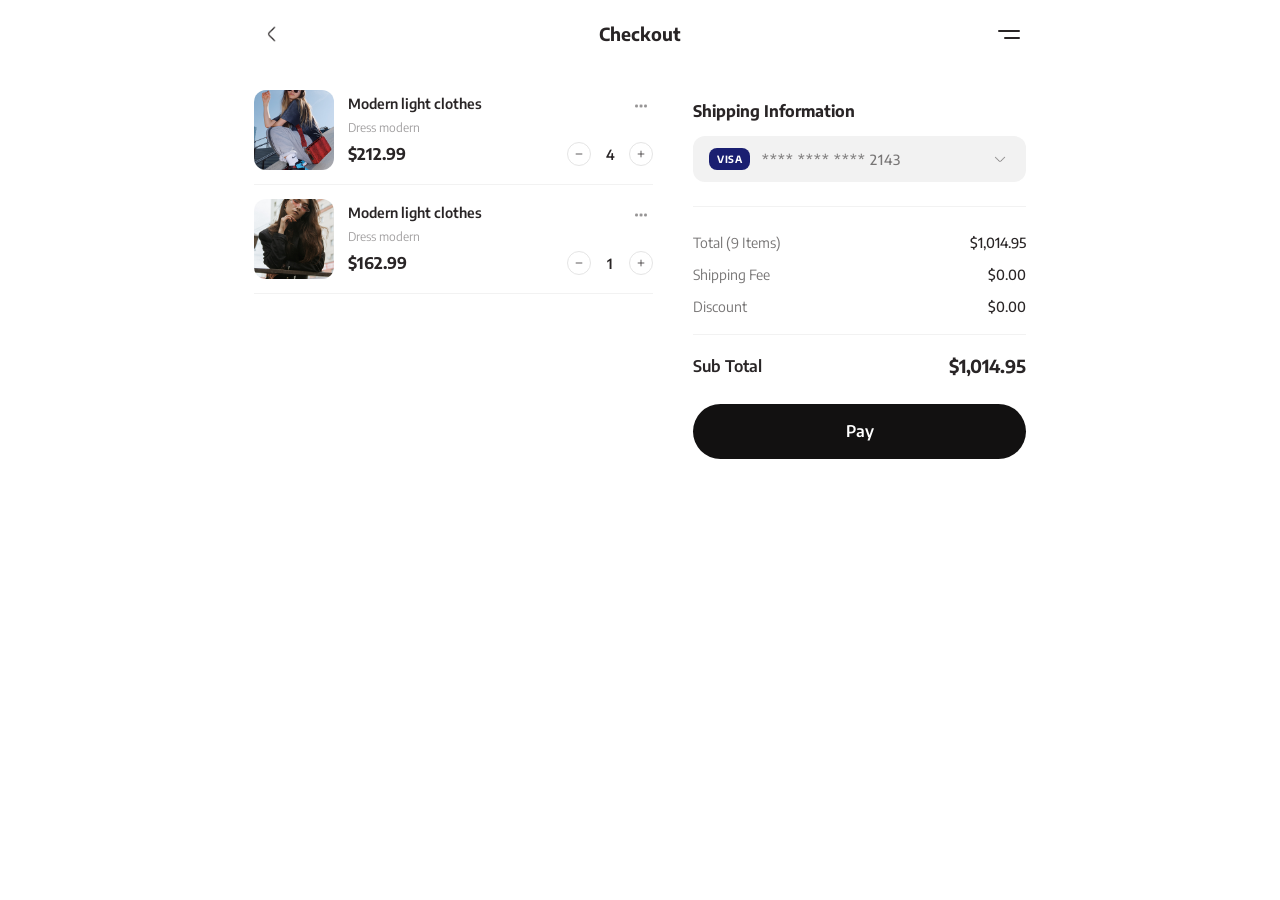
==== views/checkout.html @ 26a61081 "feat: :sparkles: add check-pagos" ====
<!DOCTYPE html>
<html lang="es">
<head>
  <meta charset="UTF-8">
  <meta name="viewport" content="width=device-width, initial-scale=1.0">
  <title>Checkout - StyleVibe</title>

  <!-- Fuente: Encode Sans -->
  <link rel="preconnect" href="https://fonts.googleapis.com">
  <link rel="preconnect" href="https://fonts.gstatic.com" crossorigin>
  <link href="https://fonts.googleapis.com/css2?family=Encode+Sans:wght@300;400;500;600;700&display=swap" rel="stylesheet">

  <!-- CSS -->
  <link rel="stylesheet" href="../css/variables.css">
  <link rel="stylesheet" href="../css/checkout.css">
</head>
<body>

  <!-- ============================================
       HEADER
       Figma: <   "Checkout"   ≡
       ============================================ -->
  <header class="checkoutHeader">
    <!-- Botón ATRÁS -->
    <a href="detail.html" class="backBtn" aria-label="Volver">
      <img src="../storage/img/icons/atras.png" alt="Atrás">
    </a>

    <!-- Título -->
    <h1 class="checkoutTitle">Checkout</h1>

    <!-- Menú hamburguesa (2 líneas como en el Figma) -->
    <button class="menuBtn" aria-label="Menú">
      <span class="menuLine"></span>
      <span class="menuLine"></span>
    </button>
  </header>


  <!-- ============================================
       CONTENIDO PRINCIPAL
       ============================================ -->
  <main class="checkoutContent">

    <!-- =====================
         COLUMNA: Productos
         ===================== -->
    <div class="cartItemsSection">

      <!-- ========== PRODUCTO 1 ========== -->
      <!-- Figma: "Modern light clothes" / $212.99 / qty: 4 -->
      <div class="cartItem">
        <div class="cartItemImage">
          <!-- IMAGEN: storage/img/products/modern-light-1.jpg -->
          <img src="../storage/img/products/Product1.png" alt="Modern light clothes">
        </div>
        <div class="cartItemInfo">
          <div class="cartItemTop">
            <h3 class="cartItemTitle">Modern light clothes</h3>
            <!-- Menú tres puntos (...) -->
            <button class="cartItemMenu" aria-label="Opciones">
              <img src="../storage/img/icons/tres.png" alt="...">
            </button>
          </div>
          <p class="cartItemCategory">Dress modern</p>
          <div class="cartItemBottom">
            <span class="cartItemPrice">$212.99</span>
            <div class="cartQty">
              <span class="cartQtyBtn" aria-label="Reducir">
                <img src="../storage/img/icons/menos.png" alt="−">
              </span>
              <span class="cartQtyNum">4</span>
              <span class="cartQtyBtn" aria-label="Aumentar">
                <img src="../storage/img/icons/mas.png" alt="+">
              </span>
            </div>
          </div>
        </div>
      </div>

      <!-- ========== PRODUCTO 2 ========== -->
      <!-- Figma: "Modern light clothes" / Dress modern / $162.99 / qty: 1 -->
      <div class="cartItem">
        <div class="cartItemImage">
          <img src="../storage/img/products/Product2.png" alt="Modern light clothes">
        </div>
        <div class="cartItemInfo">
          <div class="cartItemTop">
            <h3 class="cartItemTitle">Modern light clothes</h3>
            <button class="cartItemMenu" aria-label="Opciones">
              <img src="../storage/img/icons/tres.png" alt="...">
            </button>
          </div>
          <p class="cartItemCategory">Dress modern</p>
          <div class="cartItemBottom">
            <span class="cartItemPrice">$162.99</span>
            <div class="cartQty">
              <span class="cartQtyBtn" aria-label="Reducir">
                <img src="../storage/img/icons/menos.png" alt="−">
              </span>
              <span class="cartQtyNum">1</span>
              <span class="cartQtyBtn" aria-label="Aumentar">
                <img src="../storage/img/icons/mas.png" alt="+">
              </span>
            </div>
          </div>
        </div>
      </div>

    </div><!-- Fin cartItemsSection -->


    <!-- =====================
         COLUMNA: Resumen y Pago
         ===================== -->
    <div class="checkoutSidebar">

      <!-- ============================================
           SHIPPING INFORMATION
           Figma: Tarjeta VISA con número oculto
           ============================================ -->
      <div class="shippingSection">
        <p class="sectionLabel">Shipping Information</p>

        <div class="paymentCard">
          <!-- Badge VISA -->
          <span class="visaBadge">
            <!-- ÍCONO: storage/img/icons/visa.svg o texto -->
            VISA
          </span>

          <!-- Número oculto -->
          <span class="paymentNumber">**** **** **** 2143</span>

          <!-- Flecha dropdown -->
          <span class="paymentDropdown">
            <img src="../storage/img/icons/under.png" alt="▼">
          </span>
        </div>
      </div>


      <!-- ============================================
           RESUMEN DE COMPRA
           Figma: Total (9 Items), Shipping, Discount,
           Sub Total con línea separadora.
           ============================================ -->
      <div class="checkoutSummary">

        <!-- Total de items -->
        <div class="summaryRow">
          <span class="summaryLabel">Total (9 Items)</span>
          <span class="summaryValue">$1,014.95</span>
        </div>

        <!-- Shipping Fee -->
        <div class="summaryRow">
          <span class="summaryLabel">Shipping Fee</span>
          <span class="summaryValue">$0.00</span>
        </div>

        <!-- Discount -->
        <div class="summaryRow">
          <span class="summaryLabel">Discount</span>
          <span class="summaryValue">$0.00</span>
        </div>

        <!-- Separador punteado -->
        <hr class="summaryDivider">

        <!-- Sub Total -->
        <div class="summaryRow summaryRow--total">
          <span class="summaryLabel">Sub Total</span>
          <span class="summaryValue">$1,014.95</span>
        </div>

      </div>


      <!-- ============================================
           BOTÓN "PAY"
           Figma: Barra oscura redondeada, texto "Pay"
           ============================================ -->
      <div class="payBtnWrap">
        <a href="#confirmPurchase" class="payBtn">
          Pay
        </a>
      </div>

    </div><!-- Fin checkoutSidebar -->
  </main>


  <!-- ============================================
       MODAL DE CONFIRMACIÓN
       Se activa con :target al hacer clic en "Pay"
       ============================================ -->
  <div id="confirmPurchase" class="confirmModal">
    <div class="confirmModalContent">

      <!-- Ícono de check -->
      <div class="confirmIcon">
        <img src="../storage/img/icons/chulo-Photoroom.png" alt="✓">
      </div>

      <h2 class="confirmTitle">Payment Successful!</h2>

      <p class="confirmText">
        Your order has been placed successfully.
        You will receive a confirmation email with
        your order details and tracking number.
      </p>

      <a href="../index.html" class="confirmBtn">
        Back to Home
      </a>
    </div>
  </div>

</body>
</html>
---- css/variables.css ----
/* ============================================
   variables.css - Variables del Proyecto
   ============================================
   Colores extraídos directamente del Figma:
   01 #292526  |  02 #787676  |  03 #A3A1A2
   04 #F2F2F2  |  05 #121111
   Tipografía: Encode Sans
   ============================================ */

:root {
  /* --- Paleta de Colores del Figma --- */
  --color01: #292526;          /* Textos principales, headers */
  --color02: #787676;          /* Textos secundarios, subtítulos */
  --color03: #A3A1A2;          /* Textos terciarios, placeholders */
  --color04: #F2F2F2;          /* Fondos claros, cards */
  --color05: #121111;          /* Botones principales, navbar, acentos fuertes */

  /* --- Colores Semánticos --- */
  --colorWhite: #FFFFFF;
  --colorBlack: #000000;
  --colorStar: #E4A70A;        /* Estrella de rating (dorado/amarillo) */
  --colorHeart: #292526;        /* Corazón favorito */
  --colorBorder: #E5E5E5;      /* Bordes sutiles */
  --colorBg: #FAFAFA;          /* Fondo general de la app */
  --colorVisa: #1A1F71;        /* Azul Visa */

  /* --- Tipografía --- */
  --fontFamily: 'Encode Sans', 'Segoe UI', sans-serif;
  --fs10: 0.625rem;            /* 10px */
  --fs11: 0.6875rem;           /* 11px */
  --fs12: 0.75rem;             /* 12px */
  --fs13: 0.8125rem;           /* 13px */
  --fs14: 0.875rem;            /* 14px */
  --fs16: 1rem;                /* 16px */
  --fs18: 1.125rem;            /* 18px */
  --fs20: 1.25rem;             /* 20px */
  --fs22: 1.375rem;            /* 22px */
  --fs24: 1.5rem;              /* 24px */

  /* --- Pesos --- */
  --fwRegular: 400;
  --fwMedium: 500;
  --fwSemiBold: 600;
  --fwBold: 700;

  /* --- Espaciado --- */
  --sp4: 4px;
  --sp6: 6px;
  --sp8: 8px;
  --sp10: 10px;
  --sp12: 12px;
  --sp14: 14px;
  --sp16: 16px;
  --sp20: 20px;
  --sp24: 24px;
  --sp32: 32px;
  --sp40: 40px;
  --sp48: 48px;

  /* --- Bordes --- */
  --radius8: 8px;
  --radius10: 10px;
  --radius12: 12px;
  --radius16: 16px;
  --radius20: 20px;
  --radius24: 24px;
  --radiusFull: 50%;
  --radiusPill: 100px;

  /* --- Sombras --- */
  --shadowSoft: 0 2px 8px rgba(0, 0, 0, 0.04);
  --shadowCard: 0 4px 12px rgba(0, 0, 0, 0.06);
  --shadowStrong: 0 8px 24px rgba(0, 0, 0, 0.10);

  /* --- Transiciones --- */
  --transition: 0.25s ease;

  /* --- Layout --- */
  --navbarH: 60px;
  --maxW: 430px;               /* Ancho máximo mobile */
}
---- css/checkout.css ----
/* ============================================
   checkout.css - Página de Checkout
   ============================================
   Fiel al diseño Figma de Nam Design
   ============================================ */

/* --- RESET --- */
*,
*::before,
*::after {
  margin: 0;
  padding: 0;
  box-sizing: border-box;
}

body {
  font-family: var(--fontFamily);
  background-color: var(--colorWhite);
  color: var(--color01);
  line-height: 1.4;
  min-height: 100vh;
  -webkit-font-smoothing: antialiased;
}

a {
  text-decoration: none;
  color: inherit;
}

img {
  max-width: 100%;
  display: block;
}

button {
  font-family: var(--fontFamily);
  cursor: pointer;
}


/* ============================================
   HEADER
   Figma: < (atrás)   "Checkout"   ≡ (hamburguesa)
   ============================================ */

.checkoutHeader {
  display: flex;
  align-items: center;
  justify-content: space-between;
  padding: var(--sp16) var(--sp24);
  background-color: var(--colorWhite);
  position: sticky;
  top: 0;
  z-index: 50;
}

/* Botón atrás */
.backBtn {
  width: 36px;
  height: 36px;
  display: flex;
  align-items: center;
  justify-content: center;
  border: none;
  background: none;
  cursor: pointer;
}

.backBtn img {
  width: 20px;
  height: 20px;
}

/* Título "Checkout" */
.checkoutTitle {
  font-size: var(--fs18);
  font-weight: var(--fwBold);
  color: var(--color01);
}

/* Botón hamburguesa - Figma: 2 líneas (= icon) */
.menuBtn {
  width: 36px;
  height: 36px;
  display: flex;
  flex-direction: column;
  align-items: flex-end;
  justify-content: center;
  gap: 5px;
  background: none;
  border: none;
  cursor: pointer;
  padding: 6px;
}

.menuLine {
  height: 2px;
  background-color: var(--color01);
  border-radius: 1px;
  transition: var(--transition);
}

.menuLine:nth-child(1) {
  width: 22px;
}

.menuLine:nth-child(2) {
  width: 16px;
}


/* ============================================
   CONTENIDO PRINCIPAL
   ============================================ */

.checkoutContent {
  max-width: var(--maxW);
  margin: 0 auto;
  padding: var(--sp8) var(--sp24);
  padding-bottom: 120px;
}


/* ============================================
   TARJETA DE PRODUCTO EN CARRITO
   Figma: Imagen circular/redondeada, título,
   categoría, precio, selector cantidad, menú (...)
   ============================================ */

.cartItem {
  display: flex;
  align-items: center;
  gap: var(--sp14);
  padding: var(--sp14) 0;
  border-bottom: 1px solid var(--color04);
}

/* Imagen del producto (cuadrada redondeada) */
.cartItemImage {
  width: 70px;
  height: 70px;
  border-radius: var(--radius12);
  overflow: hidden;
  background-color: var(--color04);
  flex-shrink: 0;
}

.cartItemImage img {
  width: 100%;
  height: 100%;
  object-fit: cover;
}

/* Info del producto */
.cartItemInfo {
  flex: 1;
  min-width: 0;
}

/* Fila: título + menú (...) */
.cartItemTop {
  display: flex;
  align-items: flex-start;
  justify-content: space-between;
  gap: var(--sp8);
  margin-bottom: 2px;
}

.cartItemTitle {
  font-size: var(--fs14);
  font-weight: var(--fwSemiBold);
  color: var(--color01);
  white-space: nowrap;
  overflow: hidden;
  text-overflow: ellipsis;
}

/* Botón de tres puntos (...) */
.cartItemMenu {
  width: 24px;
  height: 24px;
  display: flex;
  align-items: center;
  justify-content: center;
  border: none;
  background: none;
  cursor: pointer;
  flex-shrink: 0;
  color: var(--color03);
  font-size: var(--fs16);
  letter-spacing: 2px;
}

.cartItemMenu img {
  width: 18px;
  height: 18px;
  opacity: 0.5;
}

.cartItemCategory {
  font-size: var(--fs12);
  color: var(--color03);
  margin-bottom: var(--sp6);
}

/* Fila: precio + selector cantidad */
.cartItemBottom {
  display: flex;
  align-items: center;
  justify-content: space-between;
}

.cartItemPrice {
  font-size: var(--fs16);
  font-weight: var(--fwBold);
  color: var(--color01);
}

/* Selector cantidad en carrito */
.cartQty {
  display: flex;
  align-items: center;
  gap: var(--sp12);
}

.cartQtyBtn {
  width: 24px;
  height: 24px;
  border-radius: var(--radiusFull);
  border: 1px solid var(--colorBorder);
  background: transparent;
  display: flex;
  align-items: center;
  justify-content: center;
  cursor: pointer;
  transition: var(--transition);
  font-size: var(--fs14);
  color: var(--color01);
  font-family: var(--fontFamily);
}

.cartQtyBtn img {
  width: 12px;
  height: 12px;
}

.cartQtyBtn:hover {
  border-color: var(--color01);
}

.cartQtyNum {
  font-size: var(--fs14);
  font-weight: var(--fwSemiBold);
  min-width: 14px;
  text-align: center;
}


/* ============================================
   SHIPPING INFORMATION
   Figma: Título "Shipping Information",
   Tarjeta VISA con número oculto y dropdown.
   ============================================ */

.shippingSection {
  margin-top: var(--sp24);
  margin-bottom: var(--sp24);
}

.sectionLabel {
  font-size: var(--fs16);
  font-weight: var(--fwBold);
  color: var(--color01);
  margin-bottom: var(--sp14);
}

/* Tarjeta de pago (VISA) */
.paymentCard {
  display: flex;
  align-items: center;
  gap: var(--sp12);
  background-color: var(--color04);
  border-radius: var(--radius12);
  padding: var(--sp12) var(--sp16);
}

/* Badge "VISA" */
.visaBadge {
  background-color: var(--colorVisa);
  color: var(--colorWhite);
  font-size: var(--fs10);
  font-weight: var(--fwBold);
  padding: 4px 8px;
  border-radius: var(--radius8);
  letter-spacing: 0.5px;
  flex-shrink: 0;
}

.visaBadge img {
  height: 14px;
  width: auto;
}

/* Número oculto "**** **** **** 2143" */
.paymentNumber {
  flex: 1;
  font-size: var(--fs14);
  color: var(--color02);
  font-weight: var(--fwMedium);
  letter-spacing: 1px;
}

/* Flecha dropdown */
.paymentDropdown {
  width: 20px;
  height: 20px;
  display: flex;
  align-items: center;
  justify-content: center;
}

.paymentDropdown img {
  width: 14px;
  height: 14px;
  opacity: 0.5;
}


/* ============================================
   RESUMEN DE COMPRA
   Figma: Filas con label y valor alineados.
   Total (9 Items), Shipping Fee, Discount, Sub Total
   ============================================ */

.checkoutSummary {
  padding-top: var(--sp20);
  border-top: 1px solid var(--color04);
}

.summaryRow {
  display: flex;
  justify-content: space-between;
  align-items: center;
  padding: var(--sp6) 0;
}

.summaryLabel {
  font-size: var(--fs14);
  color: var(--color02);
  font-weight: var(--fwRegular);
}

.summaryValue {
  font-size: var(--fs14);
  font-weight: var(--fwMedium);
  color: var(--color01);
}

/* Separador antes del subtotal */
.summaryDivider {
  border: none;
  border-top: 1px solid var(--color04);
  margin: var(--sp12) 0;
}

/* Fila del Sub Total = más grande */
.summaryRow--total .summaryLabel {
  font-size: var(--fs16);
  font-weight: var(--fwSemiBold);
  color: var(--color01);
}

.summaryRow--total .summaryValue {
  font-size: var(--fs18);
  font-weight: var(--fwBold);
  color: var(--color01);
}


/* ============================================
   BOTÓN "PAY"
   Figma: Barra oscura redondeada, texto "Pay"
   ============================================ */

.payBtnWrap {
  position: fixed;
  bottom: 0;
  left: 0;
  right: 0;
  padding: var(--sp16) var(--sp24);
  background: linear-gradient(transparent, var(--colorWhite) 30%);
  z-index: 50;
}

.payBtn {
  display: flex;
  align-items: center;
  justify-content: center;
  width: 100%;
  max-width: var(--maxW);
  margin: 0 auto;
  padding: var(--sp16);
  background-color: var(--color05);
  color: var(--colorWhite);
  border: none;
  border-radius: var(--radiusPill);
  font-size: var(--fs16);
  font-weight: var(--fwSemiBold);
  font-family: var(--fontFamily);
  cursor: pointer;
  transition: var(--transition);
}

.payBtn:hover {
  background-color: var(--color01);
}


/* ============================================
   MODAL DE CONFIRMACIÓN
   ============================================ */

.confirmModal {
  position: fixed;
  top: 0;
  left: 0;
  right: 0;
  bottom: 0;
  background-color: rgba(18, 17, 17, 0.5);
  display: flex;
  align-items: center;
  justify-content: center;
  z-index: 200;
  opacity: 0;
  visibility: hidden;
  transition: var(--transition);
  padding: var(--sp24);
}

.confirmModal:target {
  opacity: 1;
  visibility: visible;
}

.confirmModalContent {
  background-color: var(--colorWhite);
  border-radius: var(--radius24);
  padding: var(--sp40) var(--sp32);
  width: 100%;
  max-width: 340px;
  text-align: center;
  transform: scale(0.9);
  transition: transform 0.3s ease;
}

.confirmModal:target .confirmModalContent {
  transform: scale(1);
}

.confirmIcon {
  width: 72px;
  height: 72px;
  border-radius: var(--radiusFull);
  background-color: var(--color04);
  display: flex;
  align-items: center;
  justify-content: center;
  margin: 0 auto var(--sp20);
}

.confirmIcon img {
  width: 100%;
  height: 100%;
}

.confirmTitle {
  font-size: var(--fs20);
  font-weight: var(--fwBold);
  color: var(--color01);
  margin-bottom: var(--sp10);
}

.confirmText {
  font-size: var(--fs14);
  color: var(--color02);
  line-height: 1.6;
  margin-bottom: var(--sp24);
}

.confirmBtn {
  display: inline-block;
  padding: var(--sp14) var(--sp40);
  background-color: var(--color05);
  color: var(--colorWhite);
  border-radius: var(--radiusPill);
  font-size: var(--fs14);
  font-weight: var(--fwSemiBold);
  transition: var(--transition);
}

.confirmBtn:hover {
  background-color: var(--color01);
}


/* ============================================
   RESPONSIVE
   ============================================ */

@media (min-width: 768px) {
  .checkoutContent {
    max-width: 580px;
  }

  .checkoutHeader {
    max-width: 580px;
    margin: 0 auto;
  }

  .cartItemImage {
    width: 80px;
    height: 80px;
  }
}

@media (min-width: 1024px) {
  .checkoutContent {
    max-width: 820px;
    display: grid;
    grid-template-columns: 1.2fr 1fr;
    gap: var(--sp40);
    align-items: start;
    padding-bottom: var(--sp40);
  }

  .checkoutHeader {
    max-width: 820px;
  }

  .payBtnWrap {
    position: relative;
    padding: 0;
    background: none;
    margin-top: var(--sp20);
  }

  .cartItemsSection {
    order: 1;
  }

  .checkoutSidebar {
    order: 2;
    position: sticky;
    top: 80px;
  }
}
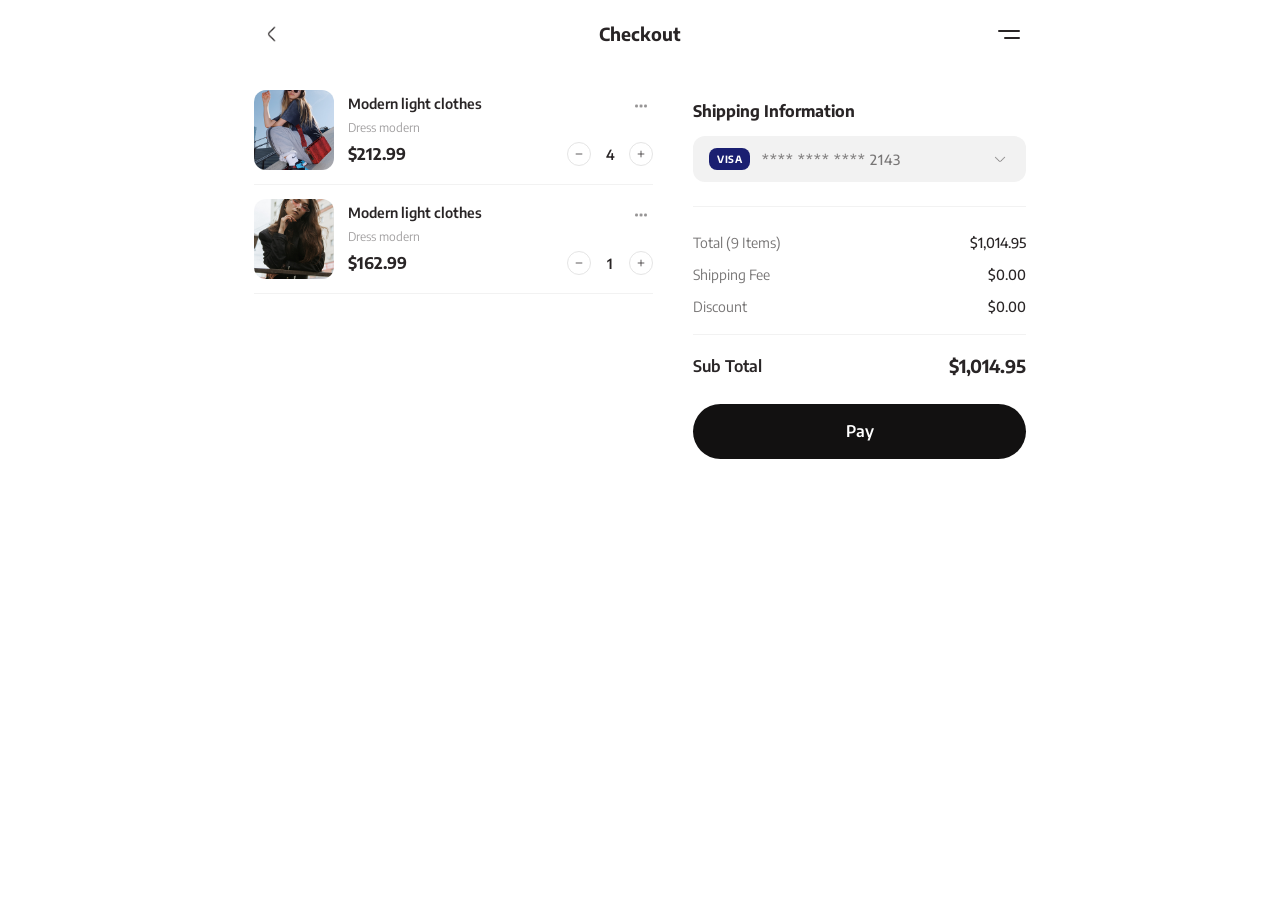
==== commit 32ad0192: "feat: :sparkles: add typography" ====
--- a/views/checkout.html
+++ b/views/checkout.html
@@ -5,21 +5,12 @@
   <meta name="viewport" content="width=device-width, initial-scale=1.0">
   <title>Checkout - StyleVibe</title>
 
-  <!-- Fuente: Encode Sans -->
-  <link rel="preconnect" href="https://fonts.googleapis.com">
-  <link rel="preconnect" href="https://fonts.gstatic.com" crossorigin>
-  <link href="https://fonts.googleapis.com/css2?family=Encode+Sans:wght@300;400;500;600;700&display=swap" rel="stylesheet">
-
   <!-- CSS -->
   <link rel="stylesheet" href="../css/variables.css">
   <link rel="stylesheet" href="../css/checkout.css">
 </head>
 <body>
 
-  <!-- ============================================
-       HEADER
-       Figma: <   "Checkout"   ≡
-       ============================================ -->
   <header class="checkoutHeader">
     <!-- Botón ATRÁS -->
     <a href="detail.html" class="backBtn" aria-label="Volver">
@@ -38,13 +29,13 @@
 
 
   <!-- ============================================
-       CONTENIDO PRINCIPAL
-       ============================================ -->
+      CONTENIDO PRINCIPAL
+      ============================================ -->
   <main class="checkoutContent">
 
     <!-- =====================
-         COLUMNA: Productos
-         ===================== -->
+        COLUMNA: Productos
+        ===================== -->
     <div class="cartItemsSection">
 
       <!-- ========== PRODUCTO 1 ========== -->
@@ -111,8 +102,8 @@
 
 
     <!-- =====================
-         COLUMNA: Resumen y Pago
-         ===================== -->
+        COLUMNA: Resumen y Pago
+      ===================== -->
     <div class="checkoutSidebar">
 
       <!-- ============================================
--- a/css/variables.css
+++ b/css/variables.css
@@ -1,14 +1,32 @@
-/* ============================================
-   variables.css - Variables del Proyecto
-   ============================================
-   Colores extraídos directamente del Figma:
-   01 #292526  |  02 #787676  |  03 #A3A1A2
-   04 #F2F2F2  |  05 #121111
-   Tipografía: Encode Sans
-   ============================================ */
+@font-face {
+  font-family: 'Encode Sans';
+  src: url('../storage/font/encode_sans/EncodeSans-Regular.ttf') format('truetype');
+  font-weight: 400;
+  font-style: normal;
+}
+
+@font-face {
+  font-family: 'Encode Sans';
+  src: url('../storage/font/encode_sans/EncodeSans-Medium.ttf') format('truetype');
+  font-weight: 500;
+  font-style: normal;
+}
+
+@font-face {
+  font-family: 'Encode Sans';
+  src: url('../storage/font/encode_sans/EncodeSans-SemiBold.ttf') format('truetype');
+  font-weight: 600;
+  font-style: normal;
+}
+
+@font-face {
+  font-family: 'Encode Sans';
+  src: url('../storage/font/encode_sans/EncodeSans-Bold.ttf') format('truetype');
+  font-weight: 700;
+  font-style: normal;
+}
 
 :root {
-  /* --- Paleta de Colores del Figma --- */
   --color01: #292526;          /* Textos principales, headers */
   --color02: #787676;          /* Textos secundarios, subtítulos */
   --color03: #A3A1A2;          /* Textos terciarios, placeholders */
@@ -26,16 +44,16 @@
 
   /* --- Tipografía --- */
   --fontFamily: 'Encode Sans', 'Segoe UI', sans-serif;
-  --fs10: 0.625rem;            /* 10px */
-  --fs11: 0.6875rem;           /* 11px */
-  --fs12: 0.75rem;             /* 12px */
-  --fs13: 0.8125rem;           /* 13px */
-  --fs14: 0.875rem;            /* 14px */
-  --fs16: 1rem;                /* 16px */
-  --fs18: 1.125rem;            /* 18px */
-  --fs20: 1.25rem;             /* 20px */
-  --fs22: 1.375rem;            /* 22px */
-  --fs24: 1.5rem;              /* 24px */
+  --fs10: 0.625rem;           
+  --fs11: 0.6875rem;         
+  --fs12: 0.75rem;             
+  --fs13: 0.8125rem;         
+  --fs14: 0.875rem;           
+  --fs16: 1rem;               
+  --fs18: 1.125rem;           
+  --fs20: 1.25rem;             
+  --fs22: 1.375rem;           
+  --fs24: 1.5rem;              
 
   /* --- Pesos --- */
   --fwRegular: 400;
